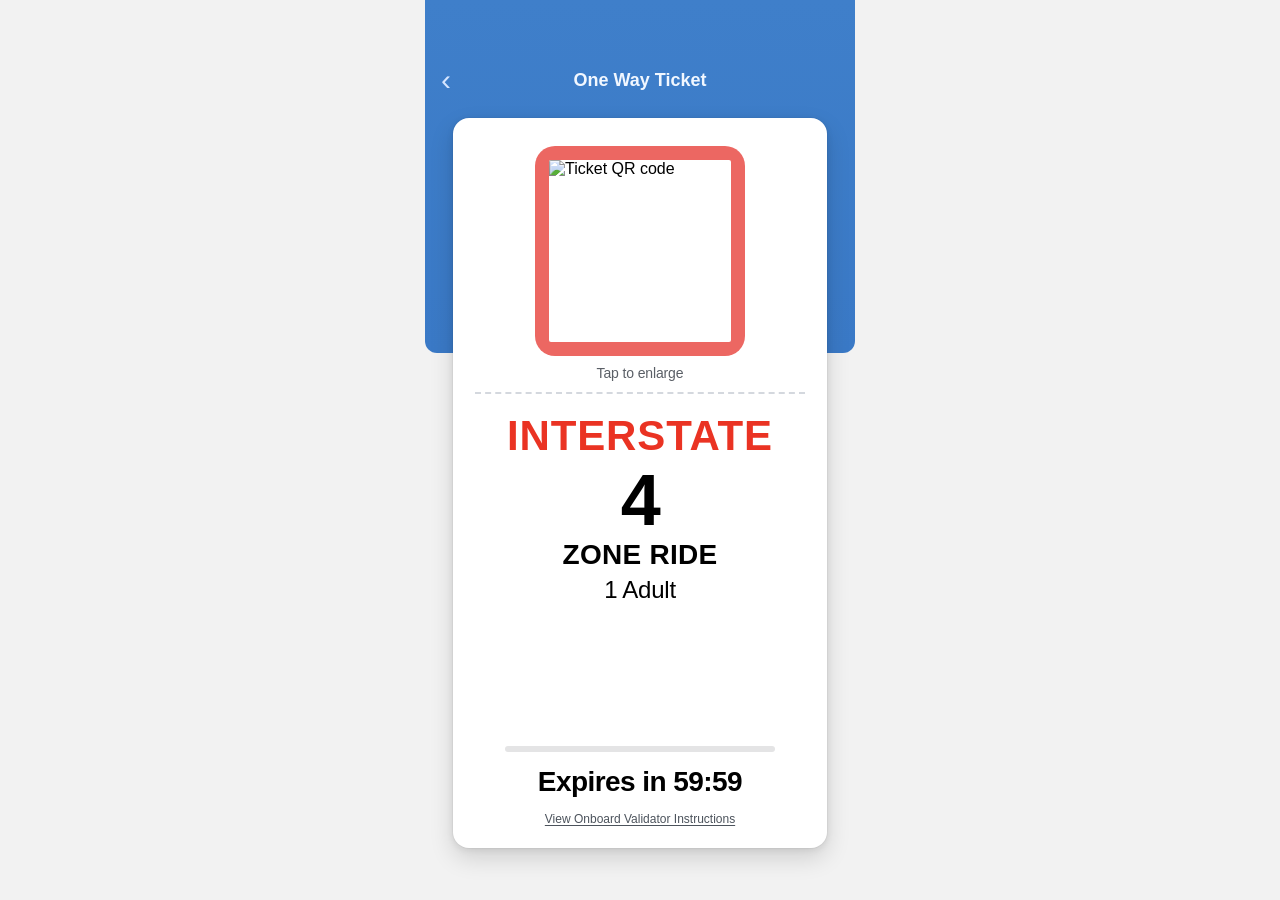
==== index.html @ 006866c9 "Add files via upload" ====
<!doctype html>
<html lang="en">
  <head>
    <meta charset="utf-8" />
    <meta
      name="viewport"
      content="width=device-width, initial-scale=1, viewport-fit=cover"
    />
    <meta name="theme-color" content="#4184d1" />
    <meta name="apple-mobile-web-app-capable" content="yes" />
    <meta name="apple-mobile-web-app-status-bar-style" content="black-translucent" />
    <title>One Way Ticket</title>
    <link rel="manifest" href="manifest.webmanifest" />
    <link rel="apple-touch-icon" href="assets/qr-code.jpg" />
    <link rel="stylesheet" href="styles.css" />
  </head>
  <body>
    <div class="phone-shell">
      <header class="top-hero">
        <div class="nav-row">
          <button class="back-btn" type="button" aria-label="Back">‹</button>
          <h1>One Way Ticket</h1>
          <span class="nav-spacer" aria-hidden="true"></span>
        </div>
      </header>

      <main class="ticket-wrap">
        <section class="ticket-card" aria-label="Ticket Card">
          <div class="qr-frame">
            <img src="assets/qr-code.jpg" alt="Ticket QR code" />
          </div>

          <div class="tap-row">
            <span class="divider" aria-hidden="true"></span>
            <span class="tap-text">Tap to enlarge</span>
            <span class="divider" aria-hidden="true"></span>
          </div>

          <h2>INTERSTATE</h2>
          <p class="zone-number">4</p>
          <p class="zone-label">ZONE RIDE</p>
          <p class="adult-count">1 Adult</p>

          <div class="ticket-footer">
            <div class="pulse-bar" id="pulseBar" aria-hidden="true">
              <img src="assets/flashing-bar-cropped.png" alt="" />
            </div>

            <div class="progress-track" aria-hidden="true">
              <div class="progress-fill" id="progressFill"></div>
            </div>

            <p class="expires">
              Expires in <span id="countdown">60:00</span>
            </p>

            <a class="validator-link" href="settings.html">
              View Onboard Validator Instructions
            </a>
          </div>
        </section>
      </main>
    </div>

    <script src="app.js"></script>
  </body>
</html>
---- styles.css ----
:root {
  --hero-blue-top: #3f7fca;
  --hero-blue-bottom: #3a79c6;
  --card-bg: #ffffff;
  --red: #ea3323;
  --text: #000000;
  --divider: #d4d8de;
  --track: #e4e4e5;
  --progress: #3a84f4;
}

* {
  box-sizing: border-box;
}

html,
body {
  height: 100%;
  margin: 0;
}

body {
  background: #f2f2f2;
  color: var(--text);
  font-family: "SF Pro Display", "SF Pro Text", -apple-system, BlinkMacSystemFont,
    "Helvetica Neue", sans-serif;
  -webkit-font-smoothing: antialiased;
  text-rendering: optimizeLegibility;
}

.phone-shell {
  position: relative;
  min-height: 100svh;
  max-width: 430px;
  margin: 0 auto;
  background: #f2f2f2;
  overflow: hidden;
}

.top-hero {
  position: relative;
  background: linear-gradient(180deg, var(--hero-blue-top) 0%, var(--hero-blue-bottom) 100%);
  padding-top: max(54px, calc(env(safe-area-inset-top) + 10px));
  padding-bottom: 255px;
  border-bottom-left-radius: 12px;
  border-bottom-right-radius: 12px;
}

.nav-row {
  padding: 0 16px;
  display: grid;
  grid-template-columns: 30px 1fr 30px;
  align-items: center;
  position: relative;
  top: 4px;
}

.back-btn {
  appearance: none;
  background: transparent;
  border: 0;
  color: #d6e6ff;
  font-size: 30px;
  line-height: 1;
  padding: 0;
  height: 44px;
  text-align: left;
}

.nav-row h1 {
  margin: 0;
  color: #f1f7ff;
  text-align: center;
  font-size: 18px;
  line-height: 1.15;
  font-weight: 600;
  letter-spacing: 0;
}

.ticket-wrap {
  position: relative;
  margin-top: -235px;
  padding-bottom: calc(18px + env(safe-area-inset-bottom));
}

.ticket-card {
  width: calc(100% - 56px);
  margin: 0 auto;
  min-height: clamp(620px, calc(100svh - 165px), 730px);
  background: var(--card-bg);
  border-radius: 16px;
  box-shadow:
    0 0 0 1px rgba(0, 0, 0, 0.03),
    0 2px 7px rgba(0, 0, 0, 0.08),
    0 10px 24px rgba(0, 0, 0, 0.14);
  padding: 28px 22px 22px;
  display: flex;
  flex-direction: column;
}

.qr-frame {
  width: 210px;
  height: 210px;
  margin: 0 auto;
  border-radius: 20px;
  background: #ec6762;
  display: flex;
  align-items: center;
  justify-content: center;
  padding: 14px;
}

.qr-frame img {
  width: 100%;
  height: 100%;
  object-fit: cover;
  background: #fff;
  border-radius: 2px;
}

.tap-row {
  display: flex;
  align-items: center;
  gap: 0;
  margin-top: 10px;
  flex-direction: column;
}

.tap-text {
  color: #5a5f66;
  font-size: 14px;
  line-height: 1;
  font-weight: 450;
  letter-spacing: -0.01em;
  margin-bottom: 12px;
}

.divider {
  width: 100%;
  height: 0;
  border: none;
  border-top: 2px dashed var(--divider);
}

.divider:first-child {
  display: none;
}

h2 {
  margin: 18px 0 0;
  text-align: center;
  color: var(--red);
  font-size: 42px;
  font-weight: 760;
  letter-spacing: 0.02em;
}

.zone-number {
  margin: 4px 0 0;
  text-align: center;
  color: #000000;
  font-size: 72px;
  line-height: 1;
  font-weight: 700;
  letter-spacing: -0.02em;
}

.zone-label {
  margin: 2px 0 0;
  text-align: center;
  color: #000000;
  font-size: 28px;
  line-height: 1.2;
  font-weight: 600;
  letter-spacing: 0.01em;
}

.adult-count {
  margin: 4px 0 0;
  text-align: center;
  color: #000000;
  font-size: 24px;
  line-height: 1.2;
  font-weight: 450;
  letter-spacing: -0.01em;
}

.ticket-footer {
  margin-top: auto;
}

.pulse-bar {
  height: 28px;
  margin: 0 2px 14px;
  display: flex;
  align-items: center;
  justify-content: center;
  transition: opacity 0.15s linear;
}

.pulse-bar img {
  width: 100%;
  height: 100%;
  object-fit: cover;
  border-radius: 2px;
}

.pulse-bar.is-hidden {
  opacity: 0;
}

.progress-track {
  width: 82%;
  margin: 0 auto;
  height: 6px;
  border-radius: 999px;
  background: var(--track);
  overflow: hidden;
}

.progress-fill {
  height: 100%;
  width: 0;
  border-radius: inherit;
  background: var(--progress);
  transition: width 0.25s linear;
}

.expires {
  margin: 16px 0 0;
  text-align: center;
  font-size: 28px;
  line-height: 1;
  font-weight: 700;
  letter-spacing: -0.02em;
}

.validator-link {
  display: block;
  margin: 16px 0 0;
  text-align: center;
  color: #4c535c;
  font-size: 12px;
  line-height: 1.2;
  text-decoration: underline;
  text-decoration-thickness: 1px;
  text-underline-offset: 2px;
}

@media (max-width: 410px) {
  .nav-row h1 {
    font-size: 15px;
  }

  .ticket-card {
    width: calc(100% - 44px);
    min-height: calc(100svh - 166px);
    border-radius: 14px;
    padding: 22px 16px 18px;
  }

  .qr-frame {
    width: 175px;
    height: 175px;
    border-radius: 16px;
    padding: 12px;
  }

  .tap-text {
    font-size: 13px;
  }

  h2 {
    margin-top: 14px;
    font-size: 36px;
  }

  .zone-number {
    font-size: 62px;
  }

  .zone-label {
    font-size: 24px;
  }

  .adult-count {
    font-size: 20px;
  }

  .pulse-bar {
    height: 22px;
    margin: 0 4px 10px;
  }

  .progress-track {
    width: 80%;
    height: 5px;
  }

  .expires {
    margin-top: 12px;
    font-size: 22px;
  }

  .validator-link {
    margin-top: 12px;
    font-size: 11px;
  }
}
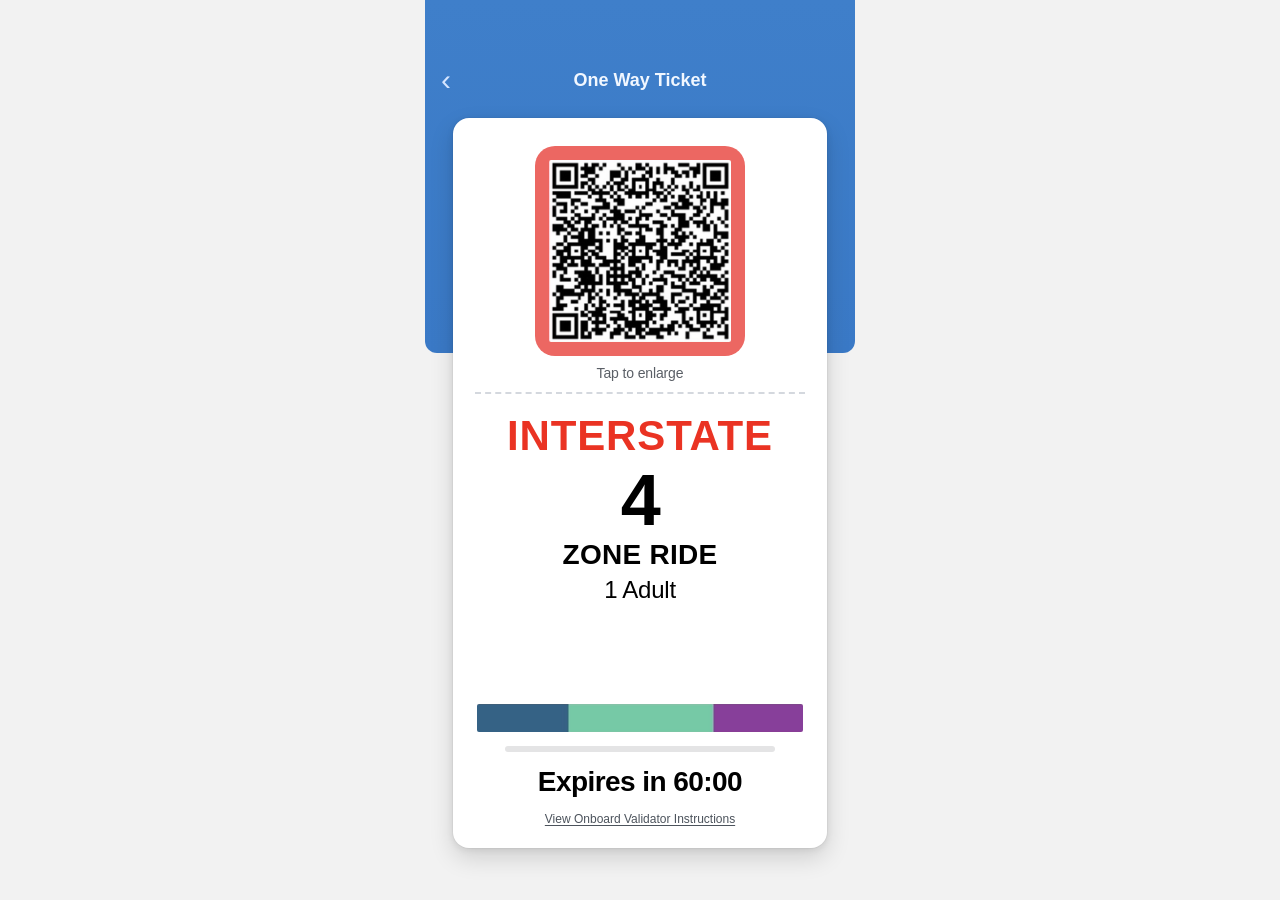
==== commit 9beeda26: "Add files via upload" ====
--- a/index.html
+++ b/index.html
@@ -11,7 +11,7 @@
     <meta name="apple-mobile-web-app-status-bar-style" content="black-translucent" />
     <title>One Way Ticket</title>
     <link rel="manifest" href="manifest.webmanifest" />
-    <link rel="apple-touch-icon" href="assets/qr-code.jpg" />
+    <link rel="apple-touch-icon" href="qr-code.jpg" />
     <link rel="stylesheet" href="styles.css" />
   </head>
   <body>
@@ -27,7 +27,11 @@
       <main class="ticket-wrap">
         <section class="ticket-card" aria-label="Ticket Card">
           <div class="qr-frame">
-            <img src="assets/qr-code.jpg" alt="Ticket QR code" />
+            <img
+              src="qr-code.jpg"
+              alt="Ticket QR code"
+              onerror="if (!this.dataset.fallback) { this.dataset.fallback = '1'; this.src = 'assets/qr-code.jpg'; }"
+            />
           </div>
 
           <div class="tap-row">
@@ -43,7 +47,11 @@
 
           <div class="ticket-footer">
             <div class="pulse-bar" id="pulseBar" aria-hidden="true">
-              <img src="assets/flashing-bar-cropped.png" alt="" />
+              <img
+                src="flashing-bar-cropped.png"
+                alt=""
+                onerror="if (!this.dataset.fallback) { this.dataset.fallback = '1'; this.src = 'assets/flashing-bar-cropped.png'; }"
+              />
             </div>
 
             <div class="progress-track" aria-hidden="true">
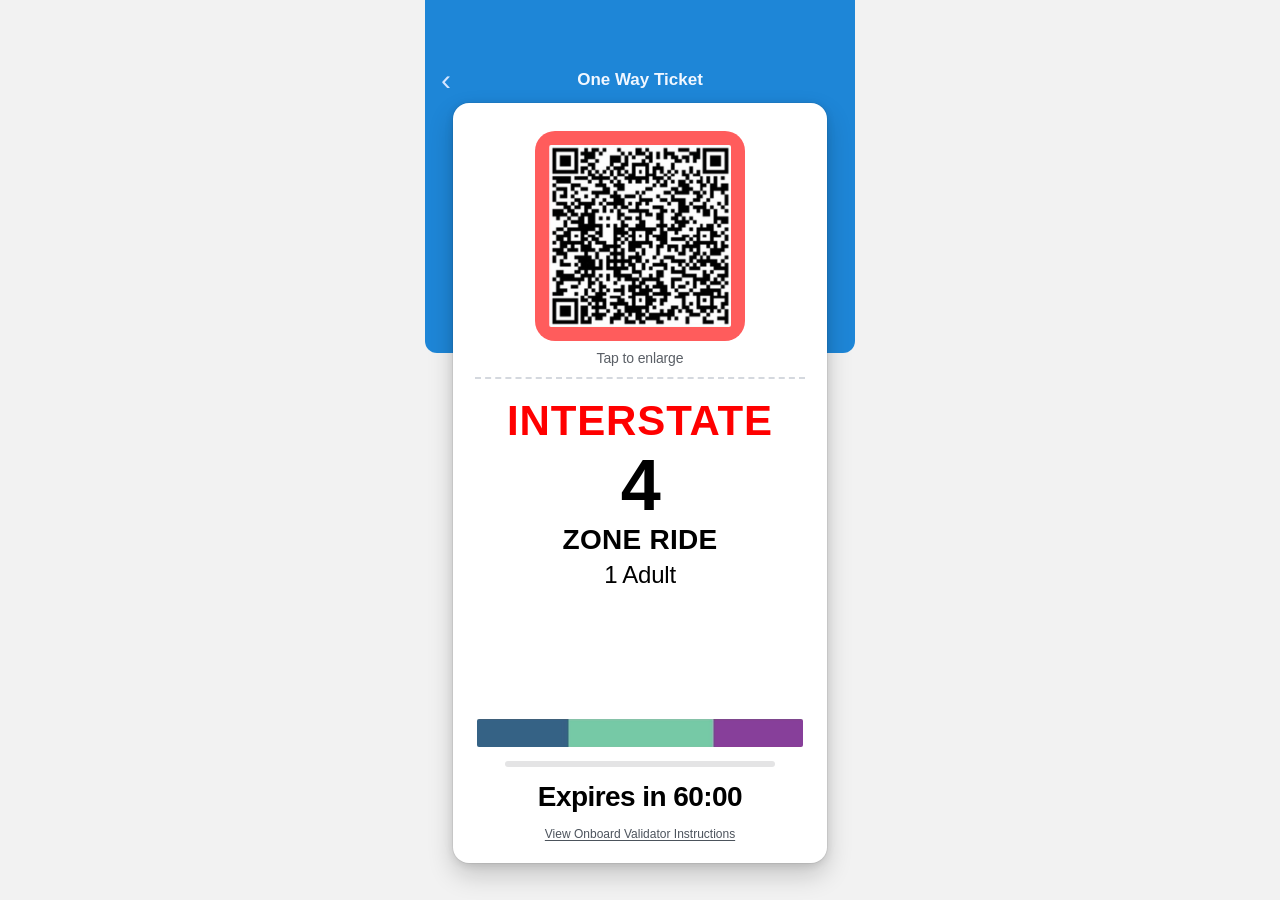
==== commit 4d39f792: "Add files via upload" ====
--- a/index.html
+++ b/index.html
@@ -6,12 +6,12 @@
       name="viewport"
       content="width=device-width, initial-scale=1, viewport-fit=cover"
     />
-    <meta name="theme-color" content="#4184d1" />
+    <meta name="theme-color" content="#1E86D7" />
     <meta name="apple-mobile-web-app-capable" content="yes" />
     <meta name="apple-mobile-web-app-status-bar-style" content="black-translucent" />
     <title>One Way Ticket</title>
     <link rel="manifest" href="manifest.webmanifest" />
-    <link rel="apple-touch-icon" href="qr-code.jpg" />
+    <link rel="apple-touch-icon" href="qr-code.jpg?v=20260325a" />
     <link rel="stylesheet" href="styles.css" />
   </head>
   <body>
@@ -28,9 +28,9 @@
         <section class="ticket-card" aria-label="Ticket Card">
           <div class="qr-frame">
             <img
-              src="qr-code.jpg"
+              src="qr-code.jpg?v=20260325a"
               alt="Ticket QR code"
-              onerror="if (!this.dataset.fallback) { this.dataset.fallback = '1'; this.src = 'assets/qr-code.jpg'; }"
+              onerror="if (!this.dataset.fallback) { this.dataset.fallback = '1'; this.src = 'assets/qr-code.jpg?v=20260325a'; }"
             />
           </div>
 
@@ -48,9 +48,9 @@
           <div class="ticket-footer">
             <div class="pulse-bar" id="pulseBar" aria-hidden="true">
               <img
-                src="flashing-bar-cropped.png"
+                src="flashing-bar-cropped.png?v=20260325a"
                 alt=""
-                onerror="if (!this.dataset.fallback) { this.dataset.fallback = '1'; this.src = 'assets/flashing-bar-cropped.png'; }"
+                onerror="if (!this.dataset.fallback) { this.dataset.fallback = '1'; this.src = 'assets/flashing-bar-cropped.png?v=20260325a'; }"
               />
             </div>
 
--- a/styles.css
+++ b/styles.css
@@ -1,8 +1,8 @@
 :root {
-  --hero-blue-top: #3f7fca;
-  --hero-blue-bottom: #3a79c6;
+  --hero-blue-top: #1e86d7;
+  --hero-blue-bottom: #1e86d7;
   --card-bg: #ffffff;
-  --red: #ea3323;
+  --red: #ff0000;
   --text: #000000;
   --divider: #d4d8de;
   --track: #e4e4e5;
@@ -71,7 +71,7 @@
   margin: 0;
   color: #f1f7ff;
   text-align: center;
-  font-size: 18px;
+  font-size: 17px;
   line-height: 1.15;
   font-weight: 600;
   letter-spacing: 0;
@@ -79,20 +79,20 @@
 
 .ticket-wrap {
   position: relative;
-  margin-top: -235px;
+  margin-top: -250px;
   padding-bottom: calc(18px + env(safe-area-inset-bottom));
 }
 
 .ticket-card {
   width: calc(100% - 56px);
   margin: 0 auto;
-  min-height: clamp(620px, calc(100svh - 165px), 730px);
+  min-height: clamp(650px, calc(100svh - 135px), 760px);
   background: var(--card-bg);
   border-radius: 16px;
   box-shadow:
-    0 0 0 1px rgba(0, 0, 0, 0.03),
-    0 2px 7px rgba(0, 0, 0, 0.08),
-    0 10px 24px rgba(0, 0, 0, 0.14);
+    0 0 0 1px rgba(0, 0, 0, 0.05),
+    0 2px 8px rgba(0, 0, 0, 0.11),
+    0 12px 26px rgba(0, 0, 0, 0.19);
   padding: 28px 22px 22px;
   display: flex;
   flex-direction: column;
@@ -103,7 +103,7 @@
   height: 210px;
   margin: 0 auto;
   border-radius: 20px;
-  background: #ec6762;
+  background: #ff5c5c;
   display: flex;
   align-items: center;
   justify-content: center;
@@ -249,12 +249,12 @@
 
 @media (max-width: 410px) {
   .nav-row h1 {
-    font-size: 15px;
+    font-size: 14px;
   }
 
   .ticket-card {
     width: calc(100% - 44px);
-    min-height: calc(100svh - 166px);
+    min-height: calc(100svh - 136px);
     border-radius: 14px;
     padding: 22px 16px 18px;
   }
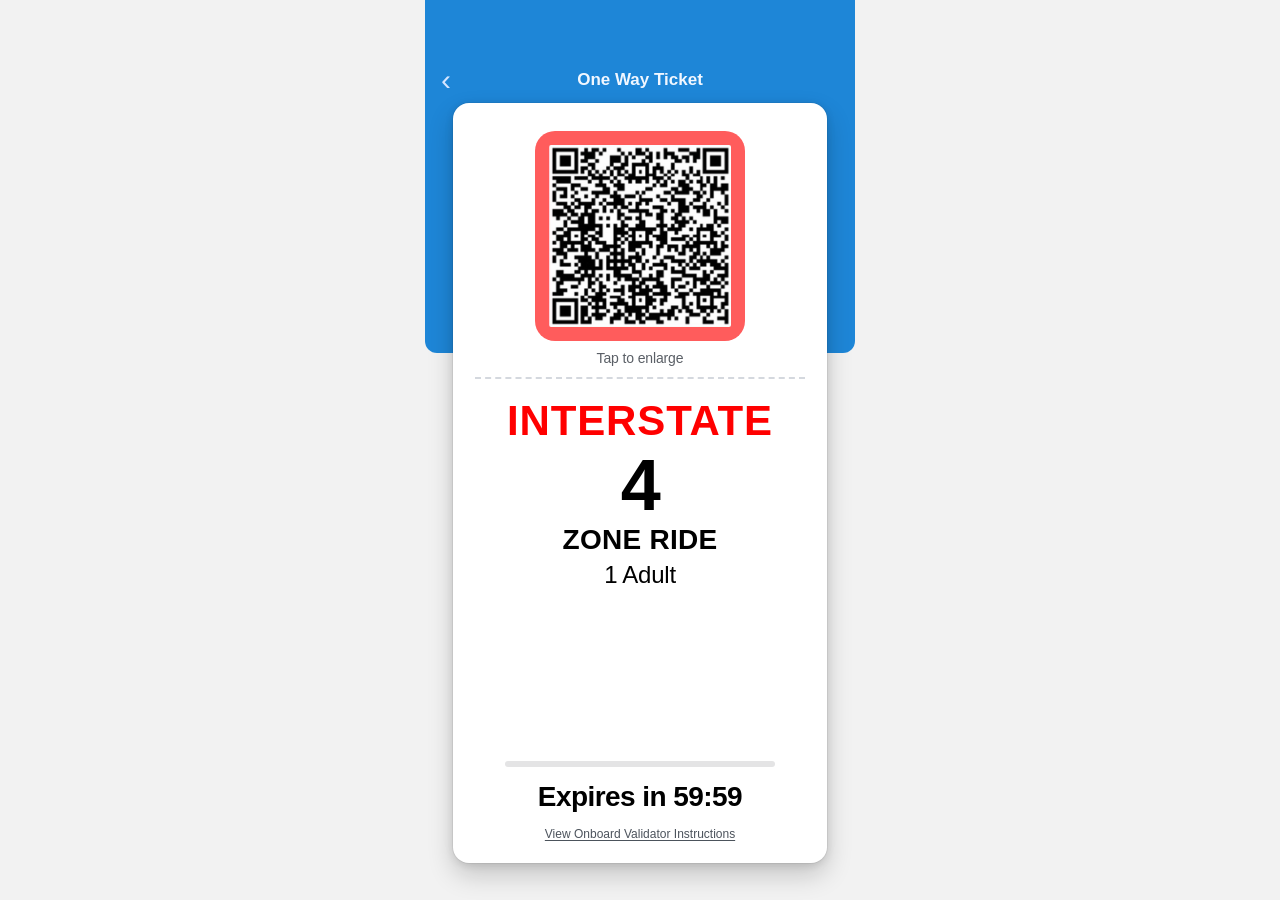
==== commit 3196a476: "Add files via upload" ====
--- a/index.html
+++ b/index.html
@@ -11,7 +11,8 @@
     <meta name="apple-mobile-web-app-status-bar-style" content="black-translucent" />
     <title>One Way Ticket</title>
     <link rel="manifest" href="manifest.webmanifest" />
-    <link rel="apple-touch-icon" href="qr-code.jpg?v=20260325a" />
+    <link rel="apple-touch-icon" sizes="180x180" href="apple-touch-icon.png?v=20260325b" />
+    <link rel="icon" type="image/png" href="app-icon.png?v=20260325b" />
     <link rel="stylesheet" href="styles.css" />
   </head>
   <body>
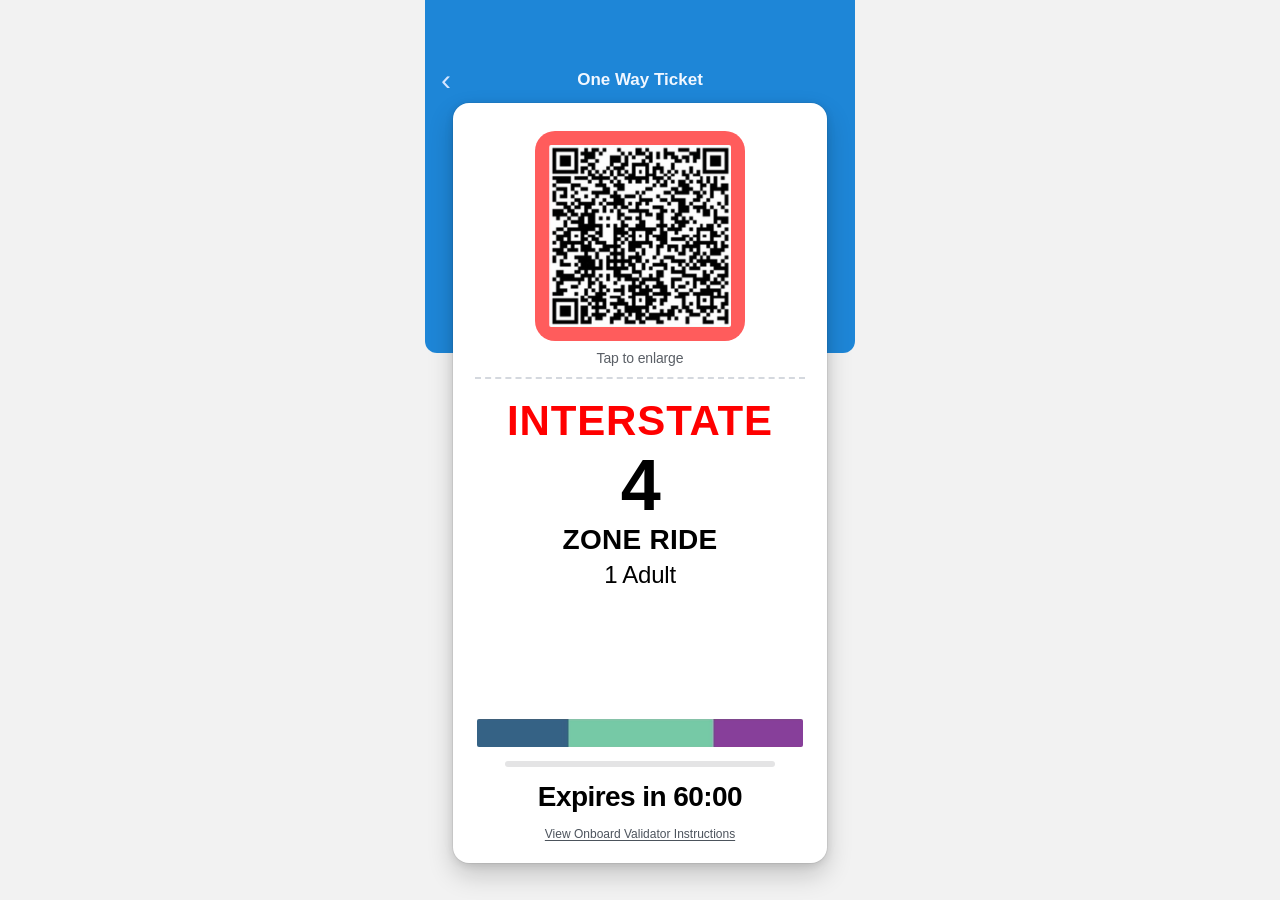
==== commit f472eff8: "Add files via upload" ====
--- a/index.html
+++ b/index.html
@@ -42,7 +42,7 @@
           </div>
 
           <h2>INTERSTATE</h2>
-          <p class="zone-number">4</p>
+          <p class="zone-number" id="zoneNumber">4</p>
           <p class="zone-label">ZONE RIDE</p>
           <p class="adult-count">1 Adult</p>
 
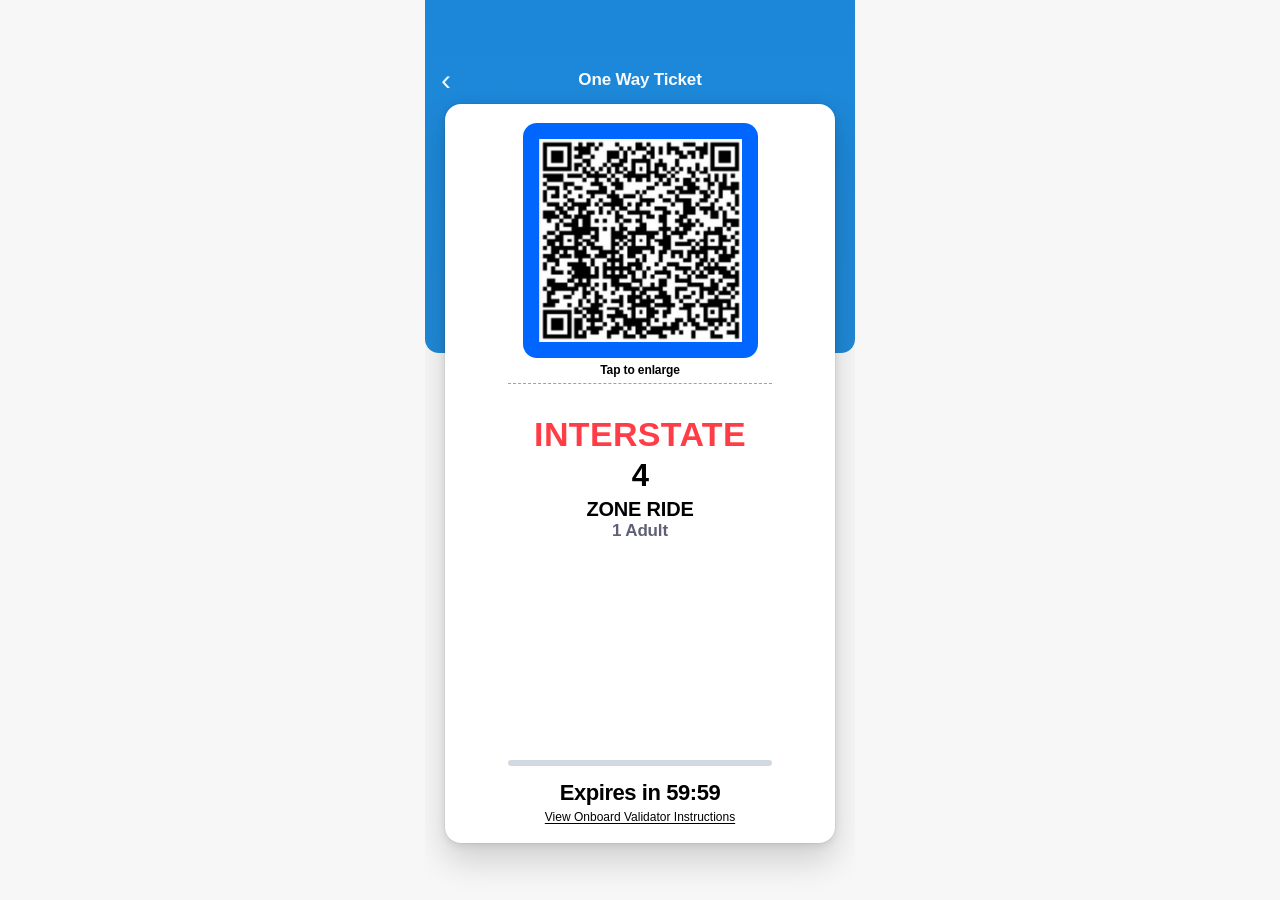
==== commit 8d26d7e0: "Add files via upload" ====
--- a/index.html
+++ b/index.html
@@ -6,14 +6,14 @@
       name="viewport"
       content="width=device-width, initial-scale=1, viewport-fit=cover"
     />
-    <meta name="theme-color" content="#1E86D7" />
+    <meta name="theme-color" content="#1c87d9" />
     <meta name="apple-mobile-web-app-capable" content="yes" />
     <meta name="apple-mobile-web-app-status-bar-style" content="black-translucent" />
     <title>One Way Ticket</title>
     <link rel="manifest" href="manifest.webmanifest" />
     <link rel="apple-touch-icon" sizes="180x180" href="apple-touch-icon.png?v=20260325b" />
     <link rel="icon" type="image/png" href="app-icon.png?v=20260325b" />
-    <link rel="stylesheet" href="styles.css" />
+    <link rel="stylesheet" href="styles.css?v=20260518c" />
   </head>
   <body>
     <div class="phone-shell">
@@ -49,9 +49,9 @@
           <div class="ticket-footer">
             <div class="pulse-bar" id="pulseBar" aria-hidden="true">
               <img
-                src="flashing-bar-cropped.png?v=20260325a"
+                src="flashing-bar-cropped.png?v=20260518a"
                 alt=""
-                onerror="if (!this.dataset.fallback) { this.dataset.fallback = '1'; this.src = 'assets/flashing-bar-cropped.png?v=20260325a'; }"
+                onerror="if (!this.dataset.fallback) { this.dataset.fallback = '1'; this.src = 'assets/flashing-bar-cropped.png?v=20260518a'; }"
               />
             </div>
 
@@ -71,6 +71,6 @@
       </main>
     </div>
 
-    <script src="app.js"></script>
+    <script src="app.js?v=20260518c"></script>
   </body>
 </html>
--- a/styles.css
+++ b/styles.css
@@ -1,12 +1,14 @@
 :root {
-  --hero-blue-top: #1e86d7;
-  --hero-blue-bottom: #1e86d7;
+  --hero-blue-top: #1c87d9;
+  --hero-blue-bottom: #2088d5;
   --card-bg: #ffffff;
-  --red: #ff0000;
+  --qr-frame-blue: #0066ff;
+  --red: #ff3d46;
   --text: #000000;
-  --divider: #d4d8de;
-  --track: #e4e4e5;
-  --progress: #3a84f4;
+  --adult-text: #5f6075;
+  --divider: #9da0a7;
+  --track: #d2d9e1;
+  --progress: #2388d8;
 }
 
 * {
@@ -20,10 +22,10 @@
 }
 
 body {
-  background: #f2f2f2;
+  background: #f7f7f7;
   color: var(--text);
   font-family: "SF Pro Display", "SF Pro Text", -apple-system, BlinkMacSystemFont,
-    "Helvetica Neue", sans-serif;
+    "Helvetica Neue", Arial, sans-serif;
   -webkit-font-smoothing: antialiased;
   text-rendering: optimizeLegibility;
 }
@@ -33,7 +35,7 @@
   min-height: 100svh;
   max-width: 430px;
   margin: 0 auto;
-  background: #f2f2f2;
+  background: #f7f7f7;
   overflow: hidden;
 }
 
@@ -42,8 +44,8 @@
   background: linear-gradient(180deg, var(--hero-blue-top) 0%, var(--hero-blue-bottom) 100%);
   padding-top: max(54px, calc(env(safe-area-inset-top) + 10px));
   padding-bottom: 255px;
-  border-bottom-left-radius: 12px;
-  border-bottom-right-radius: 12px;
+  border-bottom-left-radius: 14px;
+  border-bottom-right-radius: 14px;
 }
 
 .nav-row {
@@ -59,7 +61,7 @@
   appearance: none;
   background: transparent;
   border: 0;
-  color: #d6e6ff;
+  color: #eef7ff;
   font-size: 30px;
   line-height: 1;
   padding: 0;
@@ -69,45 +71,45 @@
 
 .nav-row h1 {
   margin: 0;
-  color: #f1f7ff;
+  color: #f7fbff;
   text-align: center;
   font-size: 17px;
   line-height: 1.15;
-  font-weight: 600;
-  letter-spacing: 0;
+  font-weight: 650;
+  letter-spacing: -0.01em;
 }
 
 .ticket-wrap {
   position: relative;
-  margin-top: -250px;
+  margin-top: -249px;
   padding-bottom: calc(18px + env(safe-area-inset-bottom));
 }
 
 .ticket-card {
-  width: calc(100% - 56px);
+  width: calc(100% - 40px);
   margin: 0 auto;
-  min-height: clamp(650px, calc(100svh - 135px), 760px);
+  min-height: clamp(697px, calc(100svh - 161px), 760px);
   background: var(--card-bg);
   border-radius: 16px;
   box-shadow:
-    0 0 0 1px rgba(0, 0, 0, 0.05),
-    0 2px 8px rgba(0, 0, 0, 0.11),
-    0 12px 26px rgba(0, 0, 0, 0.19);
-  padding: 28px 22px 22px;
+    0 0 0 1px rgba(0, 0, 0, 0.04),
+    0 2px 8px rgba(0, 0, 0, 0.10),
+    0 18px 34px rgba(0, 0, 0, 0.16);
+  padding: 19px 16px 18px;
   display: flex;
   flex-direction: column;
 }
 
 .qr-frame {
-  width: 210px;
-  height: 210px;
+  width: clamp(220px, 54.7vw, 235px);
+  height: clamp(220px, 54.7vw, 235px);
   margin: 0 auto;
-  border-radius: 20px;
-  background: #ff5c5c;
+  border-radius: 14px;
+  background: var(--qr-frame-blue);
   display: flex;
   align-items: center;
   justify-content: center;
-  padding: 14px;
+  padding: clamp(15px, 3.7vw, 16px);
 }
 
 .qr-frame img {
@@ -115,31 +117,31 @@
   height: 100%;
   object-fit: cover;
   background: #fff;
-  border-radius: 2px;
+  border-radius: 0;
 }
 
 .tap-row {
   display: flex;
   align-items: center;
   gap: 0;
-  margin-top: 10px;
+  margin-top: 6px;
   flex-direction: column;
 }
 
 .tap-text {
-  color: #5a5f66;
-  font-size: 14px;
+  color: #000000;
+  font-size: 12px;
   line-height: 1;
-  font-weight: 450;
+  font-weight: 650;
   letter-spacing: -0.01em;
-  margin-bottom: 12px;
+  margin-bottom: 7px;
 }
 
 .divider {
-  width: 100%;
+  width: 74%;
   height: 0;
   border: none;
-  border-top: 2px dashed var(--divider);
+  border-top: 1.35px dashed var(--divider);
 }
 
 .divider:first-child {
@@ -147,41 +149,42 @@
 }
 
 h2 {
-  margin: 18px 0 0;
+  margin: 34px 0 0;
   text-align: center;
   color: var(--red);
-  font-size: 42px;
+  font-size: clamp(30px, 7.55vw, 34px);
+  line-height: 0.98;
   font-weight: 760;
-  letter-spacing: 0.02em;
+  letter-spacing: 0.01em;
 }
 
 .zone-number {
-  margin: 4px 0 0;
+  margin: 10px 0 0;
   text-align: center;
   color: #000000;
-  font-size: 72px;
+  font-size: 31px;
+  line-height: 0.95;
+  font-weight: 700;
+  letter-spacing: -0.03em;
+}
+
+.zone-label {
+  margin: 8px 0 0;
+  text-align: center;
+  color: #000000;
+  font-size: 20px;
+  line-height: 1.05;
+  font-weight: 680;
+  letter-spacing: -0.01em;
+}
+
+.adult-count {
+  margin: 2px 0 0;
+  text-align: center;
+  color: var(--adult-text);
+  font-size: 17px;
   line-height: 1;
-  font-weight: 700;
-  letter-spacing: -0.02em;
-}
-
-.zone-label {
-  margin: 2px 0 0;
-  text-align: center;
-  color: #000000;
-  font-size: 28px;
-  line-height: 1.2;
-  font-weight: 600;
-  letter-spacing: 0.01em;
-}
-
-.adult-count {
-  margin: 4px 0 0;
-  text-align: center;
-  color: #000000;
-  font-size: 24px;
-  line-height: 1.2;
-  font-weight: 450;
+  font-weight: 650;
   letter-spacing: -0.01em;
 }
 
@@ -190,8 +193,11 @@
 }
 
 .pulse-bar {
-  height: 28px;
-  margin: 0 2px 14px;
+  height: 10px;
+  width: 100vw;
+  margin: 0 0 17px;
+  transform: translateX(-36px);
+  overflow: hidden;
   display: flex;
   align-items: center;
   justify-content: center;
@@ -201,8 +207,8 @@
 .pulse-bar img {
   width: 100%;
   height: 100%;
-  object-fit: cover;
-  border-radius: 2px;
+  object-fit: fill;
+  border-radius: 1px;
 }
 
 .pulse-bar.is-hidden {
@@ -210,7 +216,7 @@
 }
 
 .progress-track {
-  width: 82%;
+  width: 74%;
   margin: 0 auto;
   height: 6px;
   border-radius: 999px;
@@ -229,19 +235,20 @@
 .expires {
   margin: 16px 0 0;
   text-align: center;
-  font-size: 28px;
+  font-size: 22px;
   line-height: 1;
-  font-weight: 700;
+  font-weight: 760;
   letter-spacing: -0.02em;
 }
 
 .validator-link {
   display: block;
-  margin: 16px 0 0;
-  text-align: center;
-  color: #4c535c;
+  margin: 7px 0 0;
+  text-align: center;
+  color: #000000;
   font-size: 12px;
-  line-height: 1.2;
+  line-height: 1.15;
+  font-weight: 400;
   text-decoration: underline;
   text-decoration-thickness: 1px;
   text-underline-offset: 2px;
@@ -249,61 +256,60 @@
 
 @media (max-width: 410px) {
   .nav-row h1 {
-    font-size: 14px;
+    font-size: 17px;
   }
 
   .ticket-card {
-    width: calc(100% - 44px);
-    min-height: calc(100svh - 136px);
+    width: calc(100% - 40px);
+    min-height: clamp(697px, calc(100svh - 161px), 760px);
     border-radius: 14px;
-    padding: 22px 16px 18px;
+    padding: 19px 16px 17px;
   }
 
   .qr-frame {
-    width: 175px;
-    height: 175px;
-    border-radius: 16px;
-    padding: 12px;
-  }
-
-  .tap-text {
-    font-size: 13px;
+    width: clamp(220px, 54.7vw, 235px);
+    height: clamp(220px, 54.7vw, 235px);
+    border-radius: 14px;
+    padding: 15px;
   }
 
   h2 {
-    margin-top: 14px;
-    font-size: 36px;
+    margin-top: 34px;
+    font-size: 30px;
   }
 
   .zone-number {
-    font-size: 62px;
+    font-size: 31px;
   }
 
   .zone-label {
-    font-size: 24px;
+    font-size: 20px;
   }
 
   .adult-count {
-    font-size: 20px;
+    font-size: 17px;
   }
 
   .pulse-bar {
-    height: 22px;
-    margin: 0 4px 10px;
+    height: 10px;
+    width: 100vw;
+  margin: 0 0 17px;
+  transform: translateX(-36px);
+  overflow: hidden;
   }
 
   .progress-track {
-    width: 80%;
-    height: 5px;
+    width: 74%;
+    height: 6px;
   }
 
   .expires {
-    margin-top: 12px;
+    margin-top: 16px;
     font-size: 22px;
   }
 
   .validator-link {
-    margin-top: 12px;
-    font-size: 11px;
-  }
-}
+    margin-top: 7px;
+    font-size: 12px;
+  }
+}
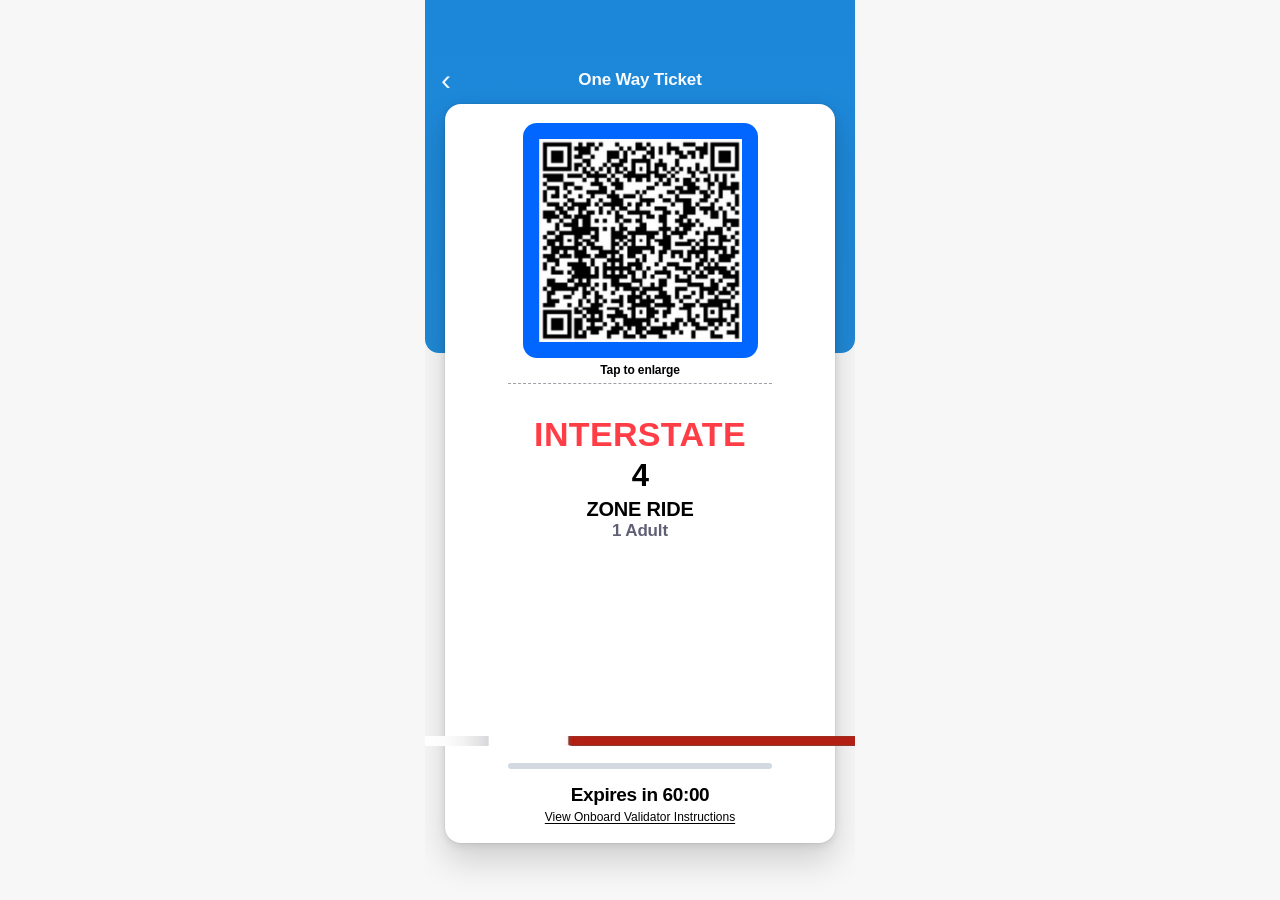
==== commit 6f5e4f67: "Add files via upload" ====
--- a/index.html
+++ b/index.html
@@ -13,7 +13,7 @@
     <link rel="manifest" href="manifest.webmanifest" />
     <link rel="apple-touch-icon" sizes="180x180" href="apple-touch-icon.png?v=20260325b" />
     <link rel="icon" type="image/png" href="app-icon.png?v=20260325b" />
-    <link rel="stylesheet" href="styles.css?v=20260518c" />
+    <link rel="stylesheet" href="styles.css?v=20260519a" />
   </head>
   <body>
     <div class="phone-shell">
--- a/styles.css
+++ b/styles.css
@@ -235,7 +235,7 @@
 .expires {
   margin: 16px 0 0;
   text-align: center;
-  font-size: 22px;
+  font-size: 19px;
   line-height: 1;
   font-weight: 760;
   letter-spacing: -0.02em;
@@ -305,7 +305,7 @@
 
   .expires {
     margin-top: 16px;
-    font-size: 22px;
+    font-size: 19px;
   }
 
   .validator-link {
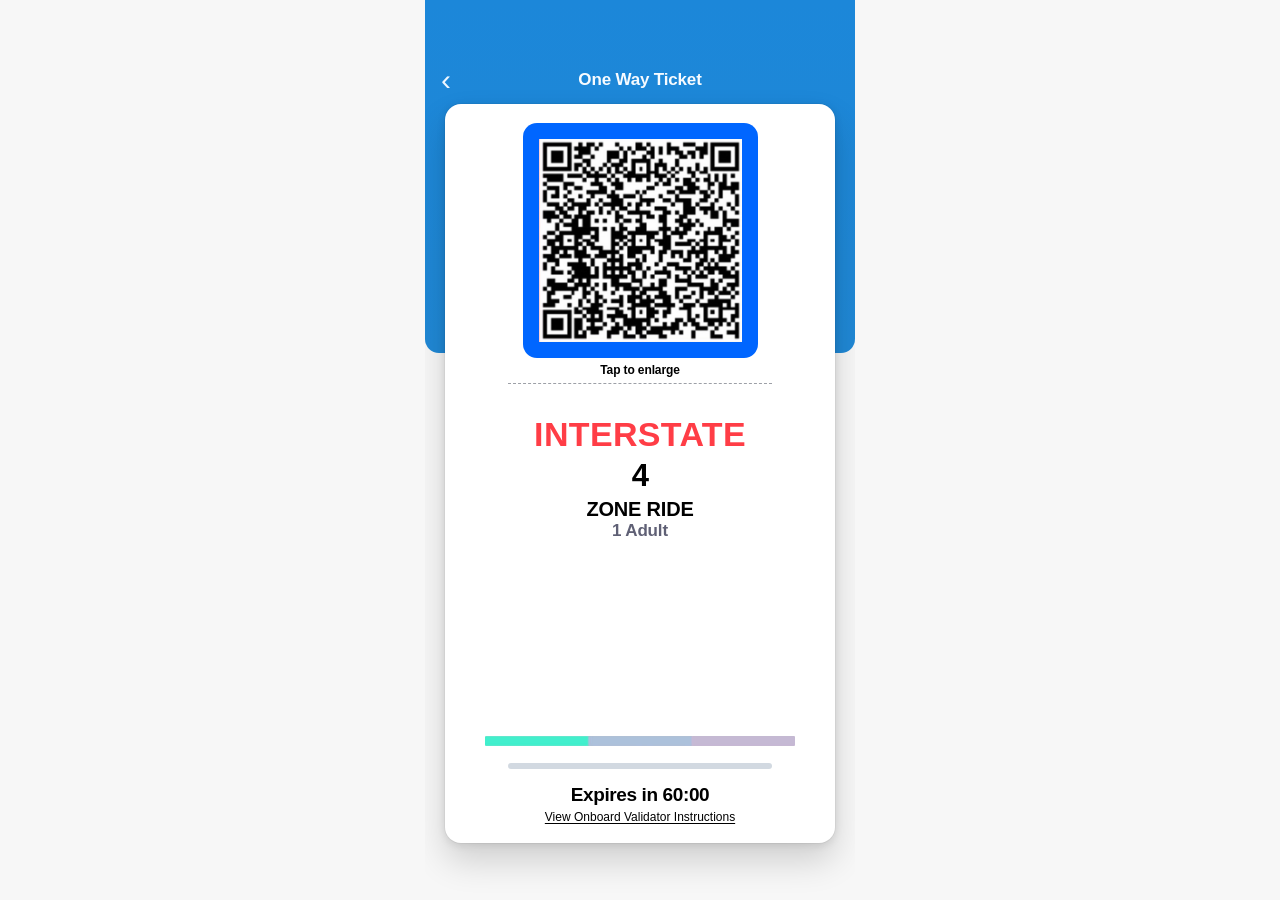
==== commit c8c13760: "Add files via upload" ====
--- a/index.html
+++ b/index.html
@@ -13,7 +13,7 @@
     <link rel="manifest" href="manifest.webmanifest" />
     <link rel="apple-touch-icon" sizes="180x180" href="apple-touch-icon.png?v=20260325b" />
     <link rel="icon" type="image/png" href="app-icon.png?v=20260325b" />
-    <link rel="stylesheet" href="styles.css?v=20260519a" />
+    <link rel="stylesheet" href="styles.css?v=20260521barwidthfix" />
   </head>
   <body>
     <div class="phone-shell">
@@ -49,9 +49,9 @@
           <div class="ticket-footer">
             <div class="pulse-bar" id="pulseBar" aria-hidden="true">
               <img
-                src="flashing-bar-cropped.png?v=20260518a"
+                src="flashing-bar.png?v=20260521barwidthfix"
                 alt=""
-                onerror="if (!this.dataset.fallback) { this.dataset.fallback = '1'; this.src = 'assets/flashing-bar-cropped.png?v=20260518a'; }"
+                onerror="if (!this.dataset.fallback) { this.dataset.fallback = '1'; this.src = 'assets/flashing-bar.png?v=20260521barwidthfix'; }"
               />
             </div>
 
@@ -71,6 +71,6 @@
       </main>
     </div>
 
-    <script src="app.js?v=20260518c"></script>
+    <script src="app.js?v=20260521barwidthfix"></script>
   </body>
 </html>
--- a/styles.css
+++ b/styles.css
@@ -193,10 +193,10 @@
 }
 
 .pulse-bar {
-  height: 10px;
-  width: 100vw;
-  margin: 0 0 17px;
-  transform: translateX(-36px);
+  height: 10.35px;
+  width: 86.4%;
+  margin: 0 auto 17px;
+  transform: none;
   overflow: hidden;
   display: flex;
   align-items: center;
@@ -291,11 +291,11 @@
   }
 
   .pulse-bar {
-    height: 10px;
-    width: 100vw;
-  margin: 0 0 17px;
-  transform: translateX(-36px);
-  overflow: hidden;
+    height: 10.35px;
+    width: 86.4%;
+    margin: 0 auto 17px;
+    transform: none;
+    overflow: hidden;
   }
 
   .progress-track {
